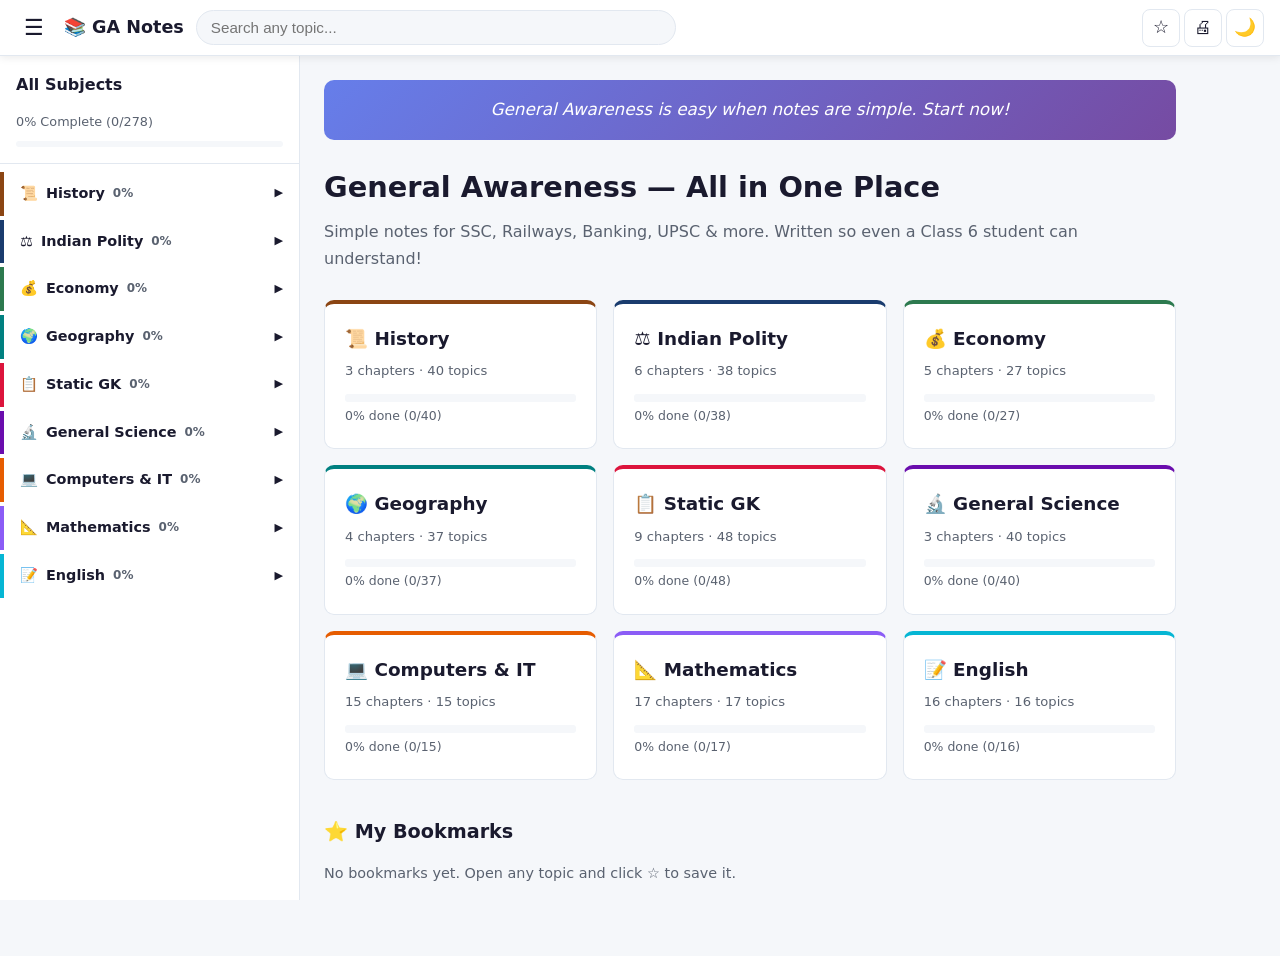
==== index.html @ 4ef938c3 "first commit" ====
<!DOCTYPE html>
<html lang="en">
<head>
  <meta charset="UTF-8">
  <meta name="viewport" content="width=device-width, initial-scale=1.0">
  <title>GA Notes — General Awareness for Govt Exams</title>
  <link rel="stylesheet" href="style.css">
</head>
<body>
  <div id="app">
    <!-- Top Bar -->
    <header class="topbar">
      <button class="sidebar-toggle" id="sidebarToggle" aria-label="Toggle sidebar">☰</button>
      <div class="topbar-brand">
        <span class="brand-icon">📚</span>
        <span class="brand-text">GA Notes</span>
      </div>
      <div class="search-wrap">
        <input type="search" id="searchInput" placeholder="Search any topic..." autocomplete="off">
        <div id="searchResults" class="search-results hidden"></div>
      </div>
      <div class="topbar-actions">
        <button id="bookmarkBtn" class="icon-btn" title="Bookmark this topic">☆</button>
        <button id="printBtn" class="icon-btn" title="Print topic">🖨</button>
        <button id="darkModeToggle" class="icon-btn" title="Toggle dark mode">🌙</button>
      </div>
    </header>

    <div class="layout">
      <!-- Sidebar -->
      <aside class="sidebar" id="sidebar">
        <div class="sidebar-header">
          <h2>All Subjects</h2>
          <div class="overall-progress">
            <span id="overallProgressText">0% Complete</span>
            <div class="progress-bar"><div id="overallProgressBar" class="progress-fill"></div></div>
          </div>
        </div>
        <nav id="sidebarNav" class="sidebar-nav"></nav>
      </aside>

      <!-- Main Content -->
      <main class="main-content" id="mainContent">
        <!-- Homepage -->
        <section id="homepage" class="homepage">
          <div class="motivation-banner">
            <p id="motivationQuote">"Every expert was once a beginner. You CAN do this!"</p>
          </div>
          <h1 class="home-title">General Awareness — All in One Place</h1>
          <p class="home-subtitle">Simple notes for SSC, Railways, Banking, UPSC & more. Written so even a Class 6 student can understand!</p>

          <div id="lastVisited" class="last-visited hidden"></div>

          <div id="subjectCards" class="subject-cards"></div>

          <section class="bookmarks-section" id="bookmarksSection">
            <h2>⭐ My Bookmarks</h2>
            <div id="bookmarksList" class="bookmarks-list">
              <p class="empty-msg">No bookmarks yet. Open any topic and click ☆ to save it.</p>
            </div>
          </section>
        </section>

        <!-- Topic View -->
        <section id="topicView" class="topic-view hidden">
          <nav id="breadcrumb" class="breadcrumb"></nav>
          <article id="topicContent" class="topic-article"></article>
          <button id="backToTop" class="back-to-top" title="Back to top">↑</button>
        </section>
      </main>
    </div>

    <div class="sidebar-overlay" id="sidebarOverlay"></div>
  </div>

  <!-- Data Files -->
  <script src="data/contentHelper.js"></script>
  <script src="data/railwayLists.js"></script>
  <script src="data/history.js"></script>
  <script src="data/polity.js"></script>
  <script src="data/economy.js"></script>
  <script src="data/geography.js"></script>
  <script src="data/staticgk.js"></script>
  <script src="data/science.js"></script>
  <script src="data/computers.js"></script>
  <script src="data/maths.js"></script>
  <script src="data/english.js"></script>
  <!-- Components -->
  <script src="components/progress.js"></script>
  <script src="components/search.js"></script>
  <script src="components/sidebar.js"></script>
  <script src="app.js"></script>
</body>
</html>
---- style.css ----
/* ===== CSS Variables ===== */
:root {
  --bg: #f5f7fa;
  --bg-card: #ffffff;
  --text: #1a1a2e;
  --text-muted: #5a6270;
  --border: #e2e8f0;
  --shadow: 0 2px 8px rgba(0,0,0,0.08);
  --shadow-lg: 0 4px 20px rgba(0,0,0,0.12);
  --sidebar-width: 300px;
  --topbar-height: 56px;
  --radius: 10px;
  --transition: 0.25s ease;
}

[data-theme="dark"] {
  --bg: #0f1419;
  --bg-card: #1a2332;
  --text: #e8ecf1;
  --text-muted: #94a3b8;
  --border: #2d3a4f;
  --shadow: 0 2px 8px rgba(0,0,0,0.3);
  --shadow-lg: 0 4px 20px rgba(0,0,0,0.4);
}

/* ===== Reset & Base ===== */
*, *::before, *::after { box-sizing: border-box; margin: 0; padding: 0; }

html { scroll-behavior: smooth; font-size: 16px; }

body {
  font-family: 'Segoe UI', system-ui, -apple-system, sans-serif;
  background: var(--bg);
  color: var(--text);
  line-height: 1.65;
  min-height: 100vh;
}

.hidden { display: none !important; }

/* ===== Top Bar ===== */
.topbar {
  position: fixed;
  top: 0; left: 0; right: 0;
  height: var(--topbar-height);
  background: var(--bg-card);
  border-bottom: 1px solid var(--border);
  display: flex;
  align-items: center;
  gap: 12px;
  padding: 0 16px;
  z-index: 1000;
  box-shadow: var(--shadow);
}

.sidebar-toggle {
  background: none;
  border: none;
  font-size: 1.4rem;
  cursor: pointer;
  color: var(--text);
  padding: 4px 8px;
  border-radius: 6px;
}

.sidebar-toggle:hover { background: var(--bg); }

.topbar-brand {
  display: flex;
  align-items: center;
  gap: 6px;
  font-weight: 700;
  font-size: 1.1rem;
  white-space: nowrap;
}

.search-wrap {
  flex: 1;
  max-width: 480px;
  position: relative;
}

.search-wrap input {
  width: 100%;
  padding: 8px 14px;
  border: 1px solid var(--border);
  border-radius: 20px;
  background: var(--bg);
  color: var(--text);
  font-size: 0.95rem;
  outline: none;
  transition: border var(--transition);
}

.search-wrap input:focus { border-color: #4a90d9; }

.search-results {
  position: absolute;
  top: calc(100% + 4px);
  left: 0; right: 0;
  background: var(--bg-card);
  border: 1px solid var(--border);
  border-radius: var(--radius);
  max-height: 360px;
  overflow-y: auto;
  box-shadow: var(--shadow-lg);
  z-index: 1001;
}

.search-result-item {
  padding: 10px 14px;
  cursor: pointer;
  border-bottom: 1px solid var(--border);
  transition: background var(--transition);
}

.search-result-item:hover { background: var(--bg); }

.search-result-item .sr-subject {
  font-size: 0.75rem;
  color: var(--text-muted);
}

.search-result-item mark,
.search-highlight {
  background: #fef08a;
  color: inherit;
  padding: 0 2px;
  border-radius: 2px;
}

[data-theme="dark"] .search-result-item mark,
[data-theme="dark"] .search-highlight {
  background: #854d0e;
  color: #fefce8;
}

.topbar-actions { display: flex; gap: 4px; margin-left: auto; }

.icon-btn {
  background: none;
  border: 1px solid var(--border);
  border-radius: 8px;
  width: 38px; height: 38px;
  font-size: 1.1rem;
  cursor: pointer;
  color: var(--text);
  transition: background var(--transition);
}

.icon-btn:hover { background: var(--bg); }
.icon-btn.active { color: #f59e0b; border-color: #f59e0b; }

/* ===== Layout ===== */
.layout {
  display: flex;
  margin-top: var(--topbar-height);
  min-height: calc(100vh - var(--topbar-height));
}

/* ===== Sidebar ===== */
.sidebar {
  position: fixed;
  top: var(--topbar-height);
  left: 0;
  width: var(--sidebar-width);
  height: calc(100vh - var(--topbar-height));
  background: var(--bg-card);
  border-right: 1px solid var(--border);
  overflow-y: auto;
  z-index: 900;
  transition: transform var(--transition);
}

.sidebar-header {
  padding: 16px;
  border-bottom: 1px solid var(--border);
  position: sticky;
  top: 0;
  background: var(--bg-card);
  z-index: 1;
}

.sidebar-header h2 { font-size: 1rem; margin-bottom: 10px; }

.overall-progress span { font-size: 0.8rem; color: var(--text-muted); }

.progress-bar {
  height: 6px;
  background: var(--bg);
  border-radius: 3px;
  margin-top: 6px;
  overflow: hidden;
}

.progress-fill {
  height: 100%;
  background: linear-gradient(90deg, #4a90d9, #22c55e);
  border-radius: 3px;
  transition: width 0.4s ease;
  width: 0%;
}

.sidebar-nav { padding: 8px 0 40px; }

.subject-group { margin-bottom: 4px; }

.subject-header {
  display: flex;
  align-items: center;
  gap: 8px;
  padding: 10px 16px;
  cursor: pointer;
  font-weight: 600;
  font-size: 0.9rem;
  border-left: 4px solid transparent;
  transition: background var(--transition);
  user-select: none;
}

.subject-header:hover { background: var(--bg); }

.subject-header .arrow {
  margin-left: auto;
  font-size: 0.7rem;
  transition: transform var(--transition);
}

.subject-header.open .arrow { transform: rotate(90deg); }

.chapter-list { display: none; }
.chapter-list.open { display: block; }

.chapter-group { margin-left: 12px; }

.chapter-header {
  display: flex;
  align-items: center;
  gap: 6px;
  padding: 7px 12px;
  cursor: pointer;
  font-size: 0.85rem;
  font-weight: 500;
  color: var(--text-muted);
  user-select: none;
}

.chapter-header:hover { color: var(--text); }

.chapter-header .arrow {
  font-size: 0.65rem;
  transition: transform var(--transition);
}

.chapter-header.open .arrow { transform: rotate(90deg); }

.topic-list { display: none; list-style: none; margin-left: 16px; }
.topic-list.open { display: block; }

.topic-item {
  display: flex;
  align-items: center;
  gap: 8px;
  padding: 5px 12px;
  font-size: 0.82rem;
  cursor: pointer;
  border-radius: 6px;
  margin: 1px 8px;
  transition: background var(--transition);
}

.topic-item:hover { background: var(--bg); }
.topic-item.active { background: var(--bg); font-weight: 600; }

.topic-item input[type="checkbox"] {
  width: 15px; height: 15px;
  cursor: pointer;
  accent-color: #22c55e;
  flex-shrink: 0;
}

.topic-item .topic-label {
  flex: 1;
  overflow: hidden;
  text-overflow: ellipsis;
  white-space: nowrap;
}

.sidebar-overlay {
  display: none;
  position: fixed;
  inset: 0;
  background: rgba(0,0,0,0.4);
  z-index: 850;
}

/* ===== Main Content ===== */
.main-content {
  flex: 1;
  margin-left: var(--sidebar-width);
  padding: 24px;
  max-width: 900px;
}

/* ===== Homepage ===== */
.motivation-banner {
  background: linear-gradient(135deg, #667eea 0%, #764ba2 100%);
  color: white;
  padding: 16px 24px;
  border-radius: var(--radius);
  text-align: center;
  margin-bottom: 24px;
  font-size: 1.05rem;
  font-style: italic;
}

.home-title { font-size: 1.8rem; margin-bottom: 8px; }
.home-subtitle { color: var(--text-muted); margin-bottom: 28px; font-size: 1rem; }

.last-visited {
  background: var(--bg-card);
  border: 1px solid var(--border);
  border-radius: var(--radius);
  padding: 14px 18px;
  margin-bottom: 24px;
  cursor: pointer;
  transition: box-shadow var(--transition);
}

.last-visited:hover { box-shadow: var(--shadow); }

.subject-cards {
  display: grid;
  grid-template-columns: repeat(auto-fill, minmax(260px, 1fr));
  gap: 16px;
  margin-bottom: 36px;
}

.subject-card {
  background: var(--bg-card);
  border-radius: var(--radius);
  padding: 20px;
  cursor: pointer;
  border: 1px solid var(--border);
  border-top: 4px solid;
  transition: transform var(--transition), box-shadow var(--transition);
}

.subject-card:hover {
  transform: translateY(-3px);
  box-shadow: var(--shadow-lg);
}

.subject-card h3 { font-size: 1.15rem; margin-bottom: 6px; }
.subject-card .card-meta { font-size: 0.82rem; color: var(--text-muted); margin-bottom: 12px; }

.card-progress .progress-bar { height: 8px; }
.card-progress span { font-size: 0.78rem; color: var(--text-muted); }

.bookmarks-section h2 { font-size: 1.2rem; margin-bottom: 14px; }

.bookmarks-list { display: flex; flex-wrap: wrap; gap: 10px; }

.bookmark-chip {
  background: var(--bg-card);
  border: 1px solid var(--border);
  border-radius: 20px;
  padding: 8px 16px;
  font-size: 0.85rem;
  cursor: pointer;
  transition: background var(--transition);
}

.bookmark-chip:hover { background: var(--bg); }

.empty-msg { color: var(--text-muted); font-size: 0.9rem; }

/* ===== Topic View ===== */
.breadcrumb {
  font-size: 0.85rem;
  color: var(--text-muted);
  margin-bottom: 16px;
}

.breadcrumb span { cursor: pointer; }
.breadcrumb span:hover { color: var(--text); text-decoration: underline; }
.breadcrumb .sep { margin: 0 6px; cursor: default; }
.breadcrumb .sep:hover { text-decoration: none; color: var(--text-muted); }

.topic-article { padding-bottom: 60px; }

/* ===== Note Cards & Content ===== */
.note-card {
  background: var(--bg-card);
  border-radius: var(--radius);
  padding: 24px 28px;
  box-shadow: var(--shadow);
  border-left: 5px solid;
  margin-bottom: 20px;
}

.note-card h1 {
  font-size: 1.6rem;
  margin-bottom: 16px;
  line-height: 1.3;
}

.what-is-box {
  background: #eff6ff;
  border-left: 4px solid #3b82f6;
  padding: 12px 16px;
  border-radius: 0 var(--radius) var(--radius) 0;
  margin-bottom: 20px;
  font-size: 0.95rem;
}

[data-theme="dark"] .what-is-box { background: #1e3a5f; }

.note-card h2 {
  font-size: 1.15rem;
  margin: 22px 0 10px;
  color: var(--text);
}

.note-card h3 {
  font-size: 1rem;
  margin: 16px 0 8px;
}

.note-card p { margin-bottom: 10px; max-width: 72ch; }
.note-card ul, .note-card ol { margin: 8px 0 12px 20px; }
.note-card li { margin-bottom: 6px; max-width: 72ch; }

.note-card strong { font-weight: 600; }

.data-table {
  width: 100%;
  border-collapse: collapse;
  margin: 14px 0;
  font-size: 0.88rem;
  overflow-x: auto;
  display: block;
}

.data-table thead { display: table; width: 100%; table-layout: fixed; }
.data-table tbody { display: table; width: 100%; table-layout: fixed; }

.data-table th {
  background: var(--bg);
  padding: 10px 12px;
  text-align: left;
  font-weight: 600;
  border-bottom: 2px solid var(--border);
}

.data-table td {
  padding: 9px 12px;
  border-bottom: 1px solid var(--border);
  vertical-align: top;
}

.data-table tbody tr:nth-child(even) { background: var(--bg); }

.simply-put {
  background: #f0fdf4;
  border-left: 3px solid #22c55e;
  padding: 10px 14px;
  margin: 12px 0;
  border-radius: 0 6px 6px 0;
  font-size: 0.92rem;
}

[data-theme="dark"] .simply-put { background: #14532d; }

.exam-tip {
  background: #fefce8;
  border: 1px solid #fde047;
  border-radius: var(--radius);
  padding: 14px 16px;
  margin: 16px 0;
  font-size: 0.92rem;
}

[data-theme="dark"] .exam-tip { background: #422006; border-color: #854d0e; }

.memory-trick {
  background: #f0fdf4;
  border: 1px solid #86efac;
  border-radius: var(--radius);
  padding: 14px 16px;
  margin: 16px 0;
  font-size: 0.92rem;
}

[data-theme="dark"] .memory-trick { background: #14532d; border-color: #166534; }

.dont-confuse {
  background: #fff7ed;
  border: 1px solid #fdba74;
  border-radius: var(--radius);
  padding: 14px 16px;
  margin: 16px 0;
  font-size: 0.92rem;
}

[data-theme="dark"] .dont-confuse { background: #431407; border-color: #9a3412; }

.quick-revision {
  background: #eff6ff;
  border: 1px solid #93c5fd;
  border-radius: var(--radius);
  padding: 14px 16px;
  margin: 20px 0 12px;
  font-size: 0.92rem;
}

[data-theme="dark"] .quick-revision { background: #1e3a5f; border-color: #1d4ed8; }

.quick-revision ul { margin-left: 18px; }

.exam-asks {
  background: var(--bg);
  border: 1px dashed var(--border);
  border-radius: var(--radius);
  padding: 12px 16px;
  margin-top: 16px;
  font-size: 0.9rem;
  color: var(--text-muted);
}

.back-to-top {
  position: fixed;
  bottom: 24px;
  right: 24px;
  width: 44px; height: 44px;
  border-radius: 50%;
  background: #4a90d9;
  color: white;
  border: none;
  font-size: 1.2rem;
  cursor: pointer;
  box-shadow: var(--shadow-lg);
  opacity: 0;
  transition: opacity var(--transition);
  z-index: 800;
}

.back-to-top.visible { opacity: 1; }

/* ===== Print Styles ===== */
@media print {
  .topbar, .sidebar, .sidebar-overlay, .back-to-top, .breadcrumb { display: none !important; }
  .main-content { margin-left: 0; padding: 0; max-width: 100%; }
  .note-card { box-shadow: none; border: 1px solid #ccc; }
  body { background: white; color: black; }
}

/* ===== Mobile ===== */
@media (max-width: 768px) {
  .sidebar {
    transform: translateX(-100%);
  }
  .sidebar.open { transform: translateX(0); }
  .sidebar-overlay.open { display: block; }
  .main-content { margin-left: 0; padding: 16px; }
  .topbar-brand .brand-text { display: none; }
  .search-wrap { max-width: none; }
  .home-title { font-size: 1.4rem; }
  .note-card { padding: 16px; }
  .data-table { font-size: 0.8rem; }
}
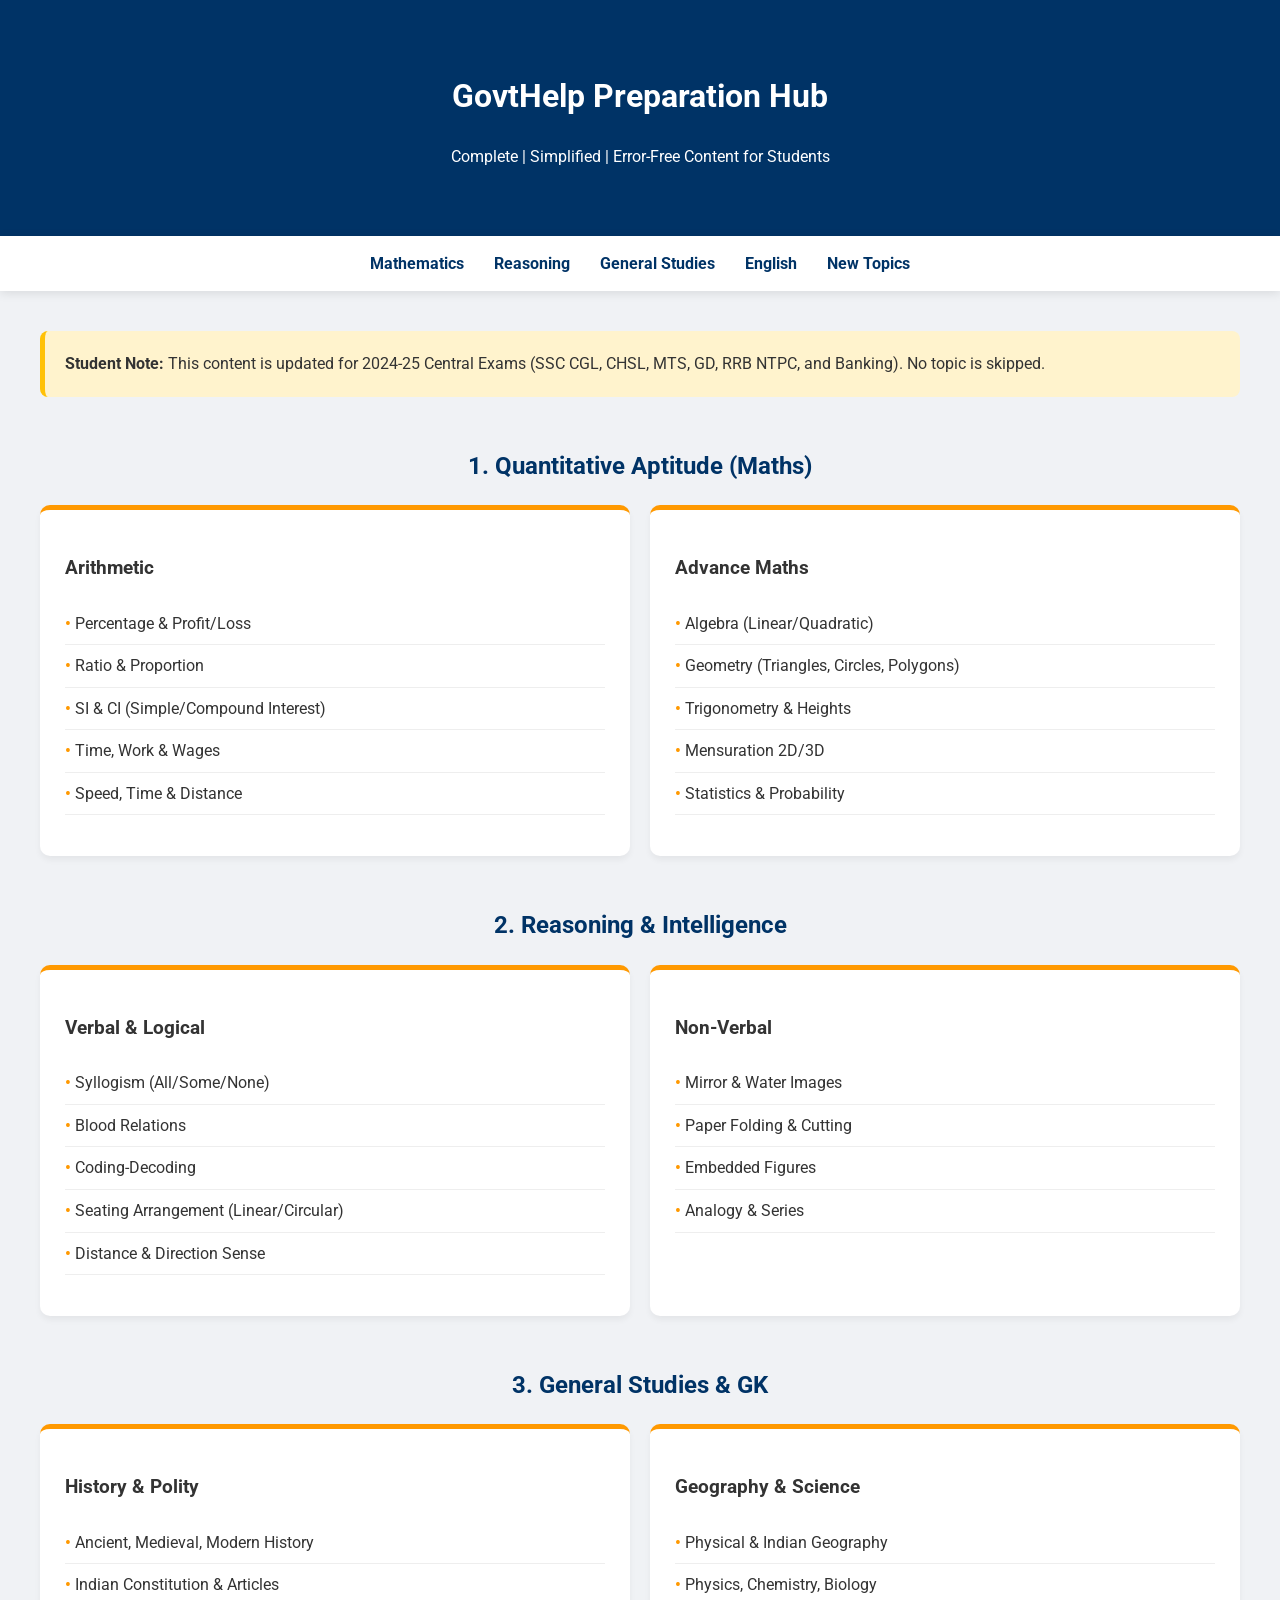
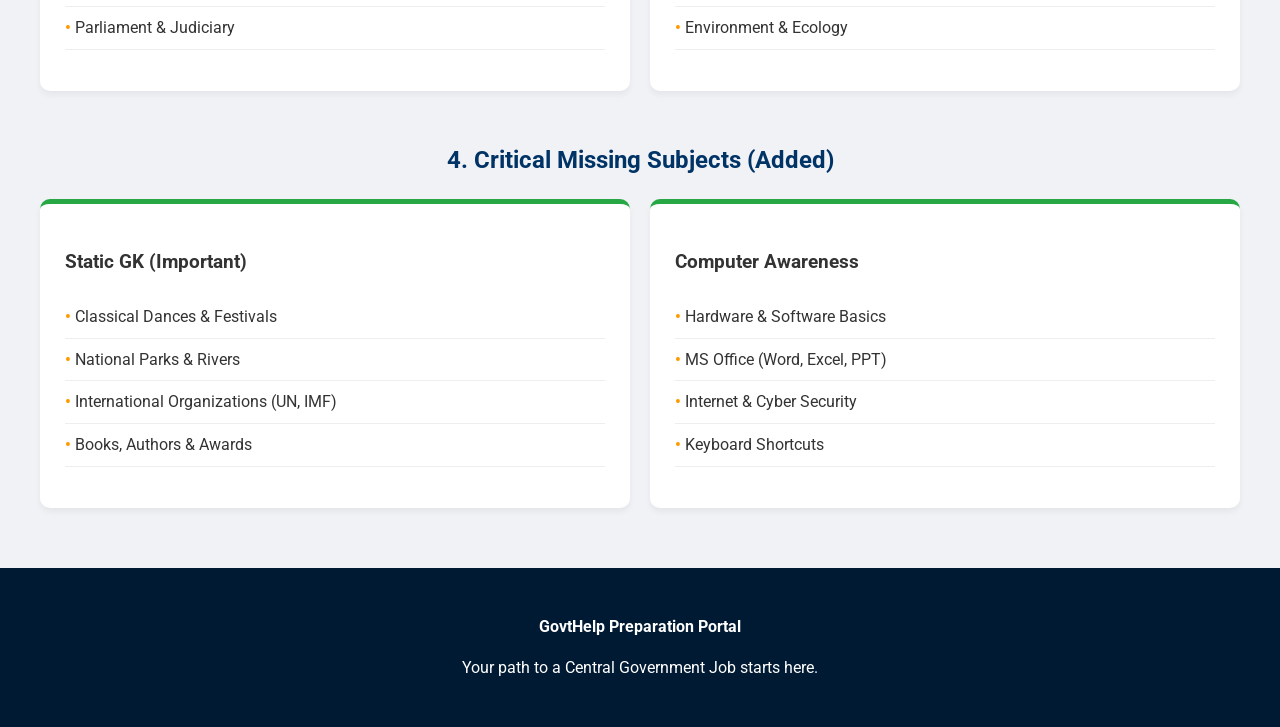
==== commit 3b6ba1e3: "Update index.html" ====
--- a/index.html
+++ b/index.html
@@ -1,94 +1,142 @@
 <!DOCTYPE html>
 <html lang="en">
 <head>
-  <meta charset="UTF-8">
-  <meta name="viewport" content="width=device-width, initial-scale=1.0">
-  <title>GA Notes — General Awareness for Govt Exams</title>
-  <link rel="stylesheet" href="style.css">
+    <meta charset="UTF-8">
+    <meta name="viewport" content="width=device-width, initial-scale=1.0">
+    <title>GovtHelp - Central Govt Job Preparation</title>
+    <link href="https://fonts.googleapis.com/css2?family=Roboto:wght@300;400;700&display=swap" rel="stylesheet">
+    <style>
+        body { font-family: 'Roboto', sans-serif; line-height: 1.6; margin: 0; background: #f0f2f5; color: #333; }
+        header { background: #003366; color: white; padding: 50px 20px; text-align: center; }
+        nav { background: #fff; padding: 15px; position: sticky; top: 0; display: flex; justify-content: center; gap: 30px; box-shadow: 0 2px 10px rgba(0,0,0,0.1); z-index: 1000; }
+        nav a { text-decoration: none; color: #003366; font-weight: bold; }
+        .container { max-width: 1200px; margin: 30px auto; padding: 0 20px; }
+        .grid { display: grid; grid-template-columns: repeat(auto-fit, minmax(300px, 1fr)); gap: 20px; }
+        .card { background: white; padding: 25px; border-radius: 10px; box-shadow: 0 4px 6px rgba(0,0,0,0.05); border-top: 5px solid #ff9900; }
+        h2 { color: #003366; text-align: center; margin-top: 50px; }
+        .topic-list { list-style: none; padding: 0; }
+        .topic-list li { padding: 8px 0; border-bottom: 1px solid #eee; }
+        .topic-list li::before { content: "• "; color: #ff9900; font-weight: bold; }
+        .alert { background: #fff3cd; padding: 20px; border-radius: 8px; border-left: 5px solid #ffc107; margin: 40px 0; }
+        footer { background: #001a33; color: white; text-align: center; padding: 30px; margin-top: 60px; }
+    </style>
 </head>
 <body>
-  <div id="app">
-    <!-- Top Bar -->
-    <header class="topbar">
-      <button class="sidebar-toggle" id="sidebarToggle" aria-label="Toggle sidebar">☰</button>
-      <div class="topbar-brand">
-        <span class="brand-icon">📚</span>
-        <span class="brand-text">GA Notes</span>
-      </div>
-      <div class="search-wrap">
-        <input type="search" id="searchInput" placeholder="Search any topic..." autocomplete="off">
-        <div id="searchResults" class="search-results hidden"></div>
-      </div>
-      <div class="topbar-actions">
-        <button id="bookmarkBtn" class="icon-btn" title="Bookmark this topic">☆</button>
-        <button id="printBtn" class="icon-btn" title="Print topic">🖨</button>
-        <button id="darkModeToggle" class="icon-btn" title="Toggle dark mode">🌙</button>
-      </div>
-    </header>
 
-    <div class="layout">
-      <!-- Sidebar -->
-      <aside class="sidebar" id="sidebar">
-        <div class="sidebar-header">
-          <h2>All Subjects</h2>
-          <div class="overall-progress">
-            <span id="overallProgressText">0% Complete</span>
-            <div class="progress-bar"><div id="overallProgressBar" class="progress-fill"></div></div>
-          </div>
-        </div>
-        <nav id="sidebarNav" class="sidebar-nav"></nav>
-      </aside>
+<header>
+    <h1>GovtHelp Preparation Hub</h1>
+    <p>Complete | Simplified | Error-Free Content for Students</p>
+</header>
 
-      <!-- Main Content -->
-      <main class="main-content" id="mainContent">
-        <!-- Homepage -->
-        <section id="homepage" class="homepage">
-          <div class="motivation-banner">
-            <p id="motivationQuote">"Every expert was once a beginner. You CAN do this!"</p>
-          </div>
-          <h1 class="home-title">General Awareness — All in One Place</h1>
-          <p class="home-subtitle">Simple notes for SSC, Railways, Banking, UPSC & more. Written so even a Class 6 student can understand!</p>
+<nav>
+    <a href="#math">Mathematics</a>
+    <a href="#reasoning">Reasoning</a>
+    <a href="#gs">General Studies</a>
+    <a href="#english">English</a>
+    <a href="#missing">New Topics</a>
+</nav>
 
-          <div id="lastVisited" class="last-visited hidden"></div>
-
-          <div id="subjectCards" class="subject-cards"></div>
-
-          <section class="bookmarks-section" id="bookmarksSection">
-            <h2>⭐ My Bookmarks</h2>
-            <div id="bookmarksList" class="bookmarks-list">
-              <p class="empty-msg">No bookmarks yet. Open any topic and click ☆ to save it.</p>
-            </div>
-          </section>
-        </section>
-
-        <!-- Topic View -->
-        <section id="topicView" class="topic-view hidden">
-          <nav id="breadcrumb" class="breadcrumb"></nav>
-          <article id="topicContent" class="topic-article"></article>
-          <button id="backToTop" class="back-to-top" title="Back to top">↑</button>
-        </section>
-      </main>
+<div class="container">
+    
+    <div class="alert">
+        <strong>Student Note:</strong> This content is updated for 2024-25 Central Exams (SSC CGL, CHSL, MTS, GD, RRB NTPC, and Banking). No topic is skipped.
     </div>
 
-    <div class="sidebar-overlay" id="sidebarOverlay"></div>
-  </div>
+    <h2 id="math">1. Quantitative Aptitude (Maths)</h2>
+    <div class="grid">
+        <div class="card">
+            <h3>Arithmetic</h3>
+            <ul class="topic-list">
+                <li>Percentage & Profit/Loss</li>
+                <li>Ratio & Proportion</li>
+                <li>SI & CI (Simple/Compound Interest)</li>
+                <li>Time, Work & Wages</li>
+                <li>Speed, Time & Distance</li>
+            </ul>
+        </div>
+        <div class="card">
+            <h3>Advance Maths</h3>
+            <ul class="topic-list">
+                <li>Algebra (Linear/Quadratic)</li>
+                <li>Geometry (Triangles, Circles, Polygons)</li>
+                <li>Trigonometry & Heights</li>
+                <li>Mensuration 2D/3D</li>
+                <li>Statistics & Probability</li>
+            </ul>
+        </div>
+    </div>
 
-  <!-- Data Files -->
-  <script src="data/contentHelper.js"></script>
-  <script src="data/railwayLists.js"></script>
-  <script src="data/history.js"></script>
-  <script src="data/polity.js"></script>
-  <script src="data/economy.js"></script>
-  <script src="data/geography.js"></script>
-  <script src="data/staticgk.js"></script>
-  <script src="data/science.js"></script>
-  <script src="data/computers.js"></script>
-  <script src="data/maths.js"></script>
-  <script src="data/english.js"></script>
-  <!-- Components -->
-  <script src="components/progress.js"></script>
-  <script src="components/search.js"></script>
-  <script src="components/sidebar.js"></script>
-  <script src="app.js"></script>
+    <h2 id="reasoning">2. Reasoning & Intelligence</h2>
+    <div class="grid">
+        <div class="card">
+            <h3>Verbal & Logical</h3>
+            <ul class="topic-list">
+                <li>Syllogism (All/Some/None)</li>
+                <li>Blood Relations</li>
+                <li>Coding-Decoding</li>
+                <li>Seating Arrangement (Linear/Circular)</li>
+                <li>Distance & Direction Sense</li>
+            </ul>
+        </div>
+        <div class="card">
+            <h3>Non-Verbal</h3>
+            <ul class="topic-list">
+                <li>Mirror & Water Images</li>
+                <li>Paper Folding & Cutting</li>
+                <li>Embedded Figures</li>
+                <li>Analogy & Series</li>
+            </ul>
+        </div>
+    </div>
+
+    <h2 id="gs">3. General Studies & GK</h2>
+    <div class="grid">
+        <div class="card">
+            <h3>History & Polity</h3>
+            <ul class="topic-list">
+                <li>Ancient, Medieval, Modern History</li>
+                <li>Indian Constitution & Articles</li>
+                <li>Parliament & Judiciary</li>
+            </ul>
+        </div>
+        <div class="card">
+            <h3>Geography & Science</h3>
+            <ul class="topic-list">
+                <li>Physical & Indian Geography</li>
+                <li>Physics, Chemistry, Biology</li>
+                <li>Environment & Ecology</li>
+            </ul>
+        </div>
+    </div>
+
+    <h2 id="missing">4. Critical Missing Subjects (Added)</h2>
+    <div class="grid">
+        <div class="card" style="border-top-color: #28a745;">
+            <h3>Static GK (Important)</h3>
+            <ul class="topic-list">
+                <li>Classical Dances & Festivals</li>
+                <li>National Parks & Rivers</li>
+                <li>International Organizations (UN, IMF)</li>
+                <li>Books, Authors & Awards</li>
+            </ul>
+        </div>
+        <div class="card" style="border-top-color: #28a745;">
+            <h3>Computer Awareness</h3>
+            <ul class="topic-list">
+                <li>Hardware & Software Basics</li>
+                <li>MS Office (Word, Excel, PPT)</li>
+                <li>Internet & Cyber Security</li>
+                <li>Keyboard Shortcuts</li>
+            </ul>
+        </div>
+    </div>
+
+</div>
+
+<footer>
+    <p><strong>GovtHelp Preparation Portal</strong></p>
+    <p>Your path to a Central Government Job starts here.</p>
+</footer>
+
 </body>
 </html>
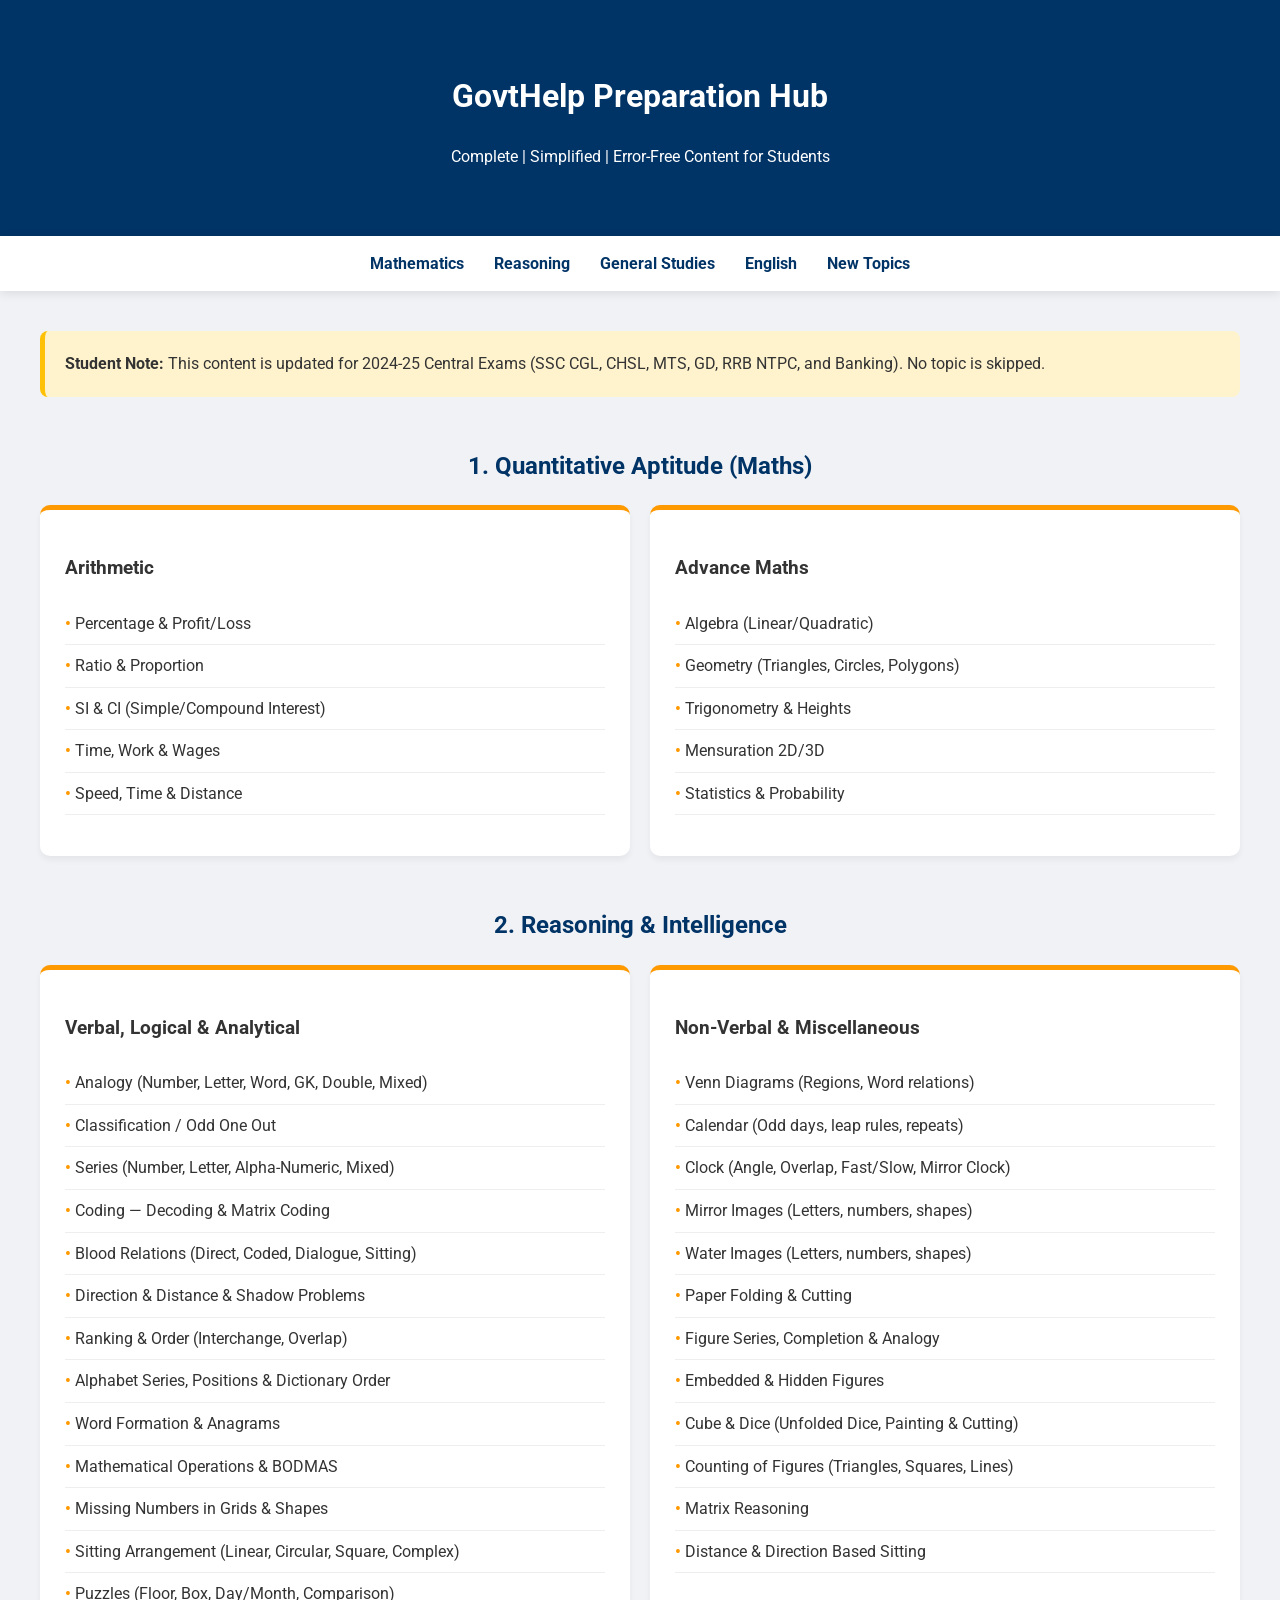
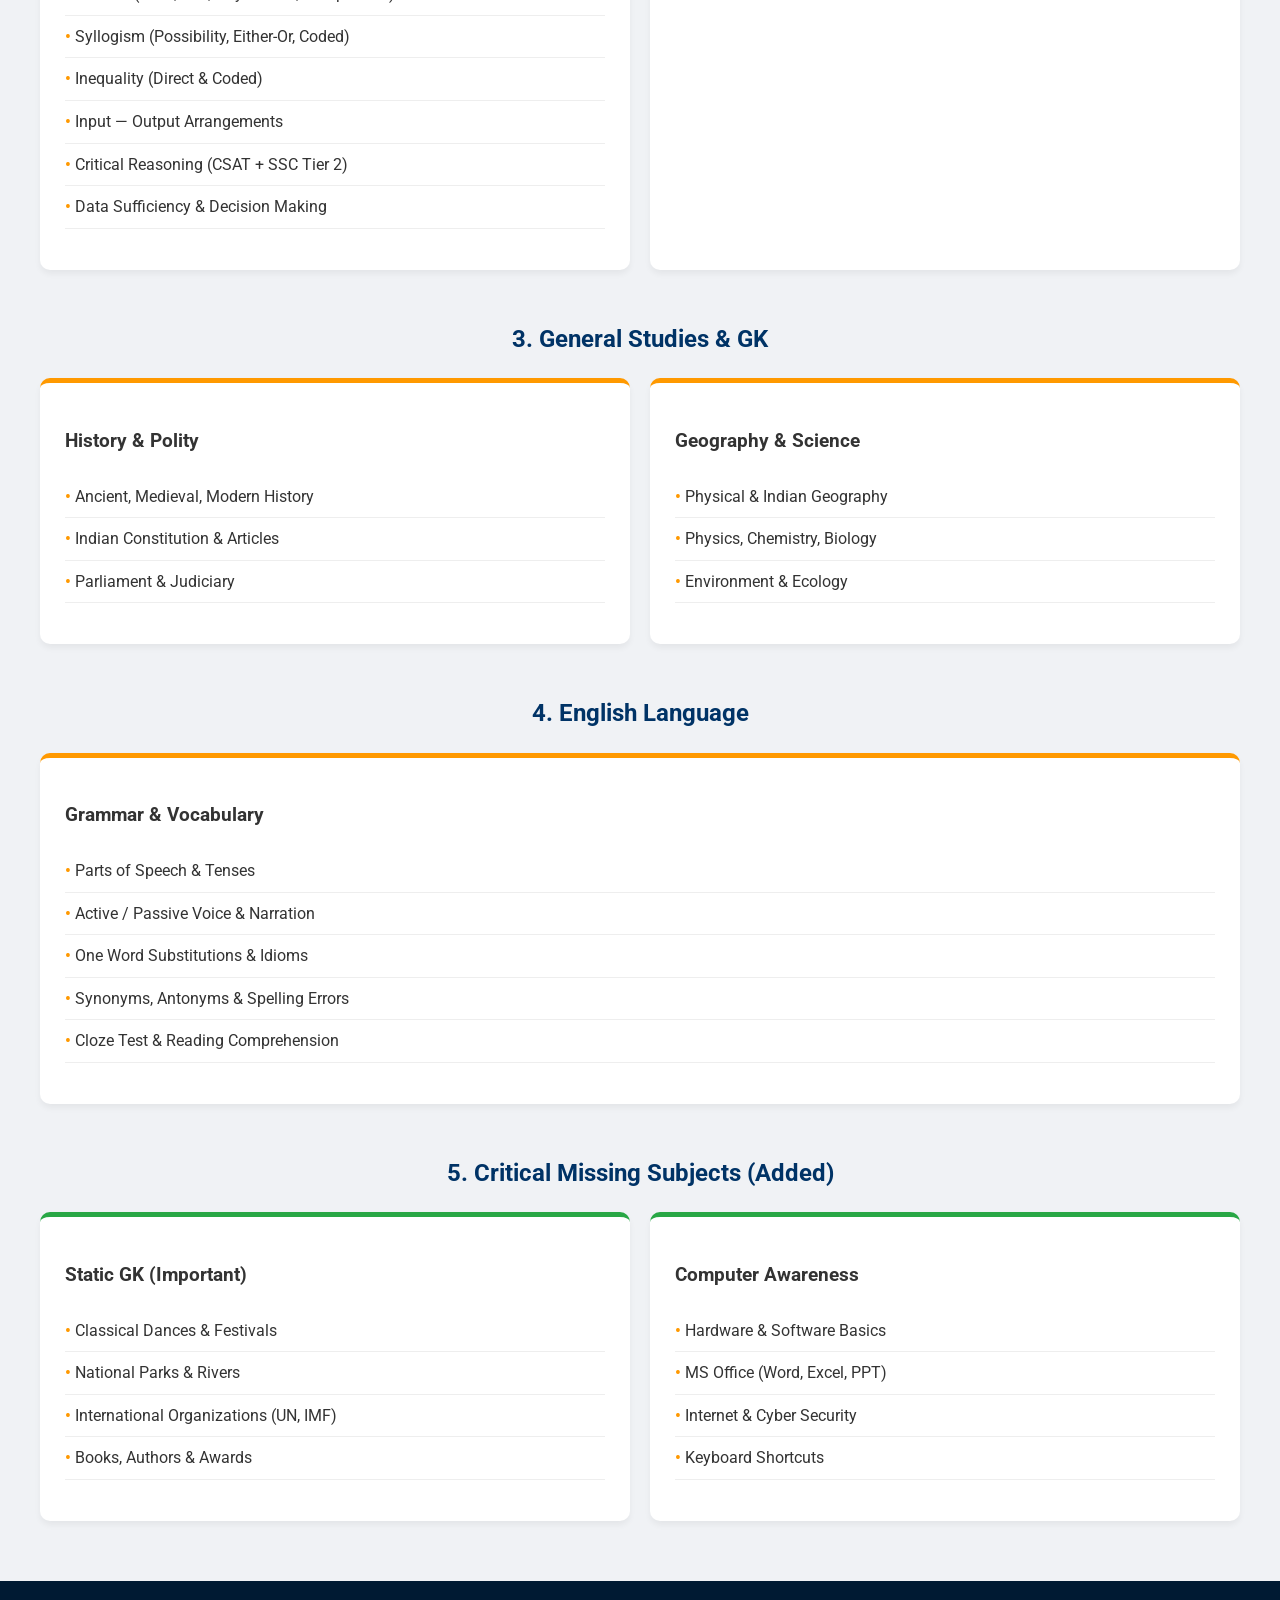
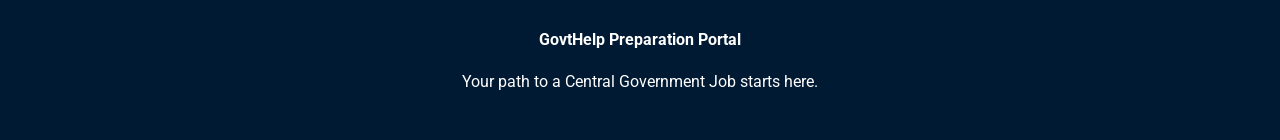
==== commit aa9f0872: "Add complete simplified Reasoning syllabus and English landing page card" ====
--- a/index.html
+++ b/index.html
@@ -69,22 +69,43 @@
     <h2 id="reasoning">2. Reasoning & Intelligence</h2>
     <div class="grid">
         <div class="card">
-            <h3>Verbal & Logical</h3>
+            <h3>Verbal, Logical & Analytical</h3>
             <ul class="topic-list">
-                <li>Syllogism (All/Some/None)</li>
-                <li>Blood Relations</li>
-                <li>Coding-Decoding</li>
-                <li>Seating Arrangement (Linear/Circular)</li>
-                <li>Distance & Direction Sense</li>
+                <li>Analogy (Number, Letter, Word, GK, Double, Mixed)</li>
+                <li>Classification / Odd One Out</li>
+                <li>Series (Number, Letter, Alpha-Numeric, Mixed)</li>
+                <li>Coding — Decoding & Matrix Coding</li>
+                <li>Blood Relations (Direct, Coded, Dialogue, Sitting)</li>
+                <li>Direction & Distance & Shadow Problems</li>
+                <li>Ranking & Order (Interchange, Overlap)</li>
+                <li>Alphabet Series, Positions & Dictionary Order</li>
+                <li>Word Formation & Anagrams</li>
+                <li>Mathematical Operations & BODMAS</li>
+                <li>Missing Numbers in Grids & Shapes</li>
+                <li>Sitting Arrangement (Linear, Circular, Square, Complex)</li>
+                <li>Puzzles (Floor, Box, Day/Month, Comparison)</li>
+                <li>Syllogism (Possibility, Either-Or, Coded)</li>
+                <li>Inequality (Direct & Coded)</li>
+                <li>Input — Output Arrangements</li>
+                <li>Critical Reasoning (CSAT + SSC Tier 2)</li>
+                <li>Data Sufficiency & Decision Making</li>
             </ul>
         </div>
         <div class="card">
-            <h3>Non-Verbal</h3>
+            <h3>Non-Verbal & Miscellaneous</h3>
             <ul class="topic-list">
-                <li>Mirror & Water Images</li>
+                <li>Venn Diagrams (Regions, Word relations)</li>
+                <li>Calendar (Odd days, leap rules, repeats)</li>
+                <li>Clock (Angle, Overlap, Fast/Slow, Mirror Clock)</li>
+                <li>Mirror Images (Letters, numbers, shapes)</li>
+                <li>Water Images (Letters, numbers, shapes)</li>
                 <li>Paper Folding & Cutting</li>
-                <li>Embedded Figures</li>
-                <li>Analogy & Series</li>
+                <li>Figure Series, Completion & Analogy</li>
+                <li>Embedded & Hidden Figures</li>
+                <li>Cube & Dice (Unfolded Dice, Painting & Cutting)</li>
+                <li>Counting of Figures (Triangles, Squares, Lines)</li>
+                <li>Matrix Reasoning</li>
+                <li>Distance & Direction Based Sitting</li>
             </ul>
         </div>
     </div>
@@ -109,7 +130,21 @@
         </div>
     </div>
 
-    <h2 id="missing">4. Critical Missing Subjects (Added)</h2>
+    <h2 id="english">4. English Language</h2>
+    <div class="grid">
+        <div class="card">
+            <h3>Grammar & Vocabulary</h3>
+            <ul class="topic-list">
+                <li>Parts of Speech & Tenses</li>
+                <li>Active / Passive Voice & Narration</li>
+                <li>One Word Substitutions & Idioms</li>
+                <li>Synonyms, Antonyms & Spelling Errors</li>
+                <li>Cloze Test & Reading Comprehension</li>
+            </ul>
+        </div>
+    </div>
+
+    <h2 id="missing">5. Critical Missing Subjects (Added)</h2>
     <div class="grid">
         <div class="card" style="border-top-color: #28a745;">
             <h3>Static GK (Important)</h3>
